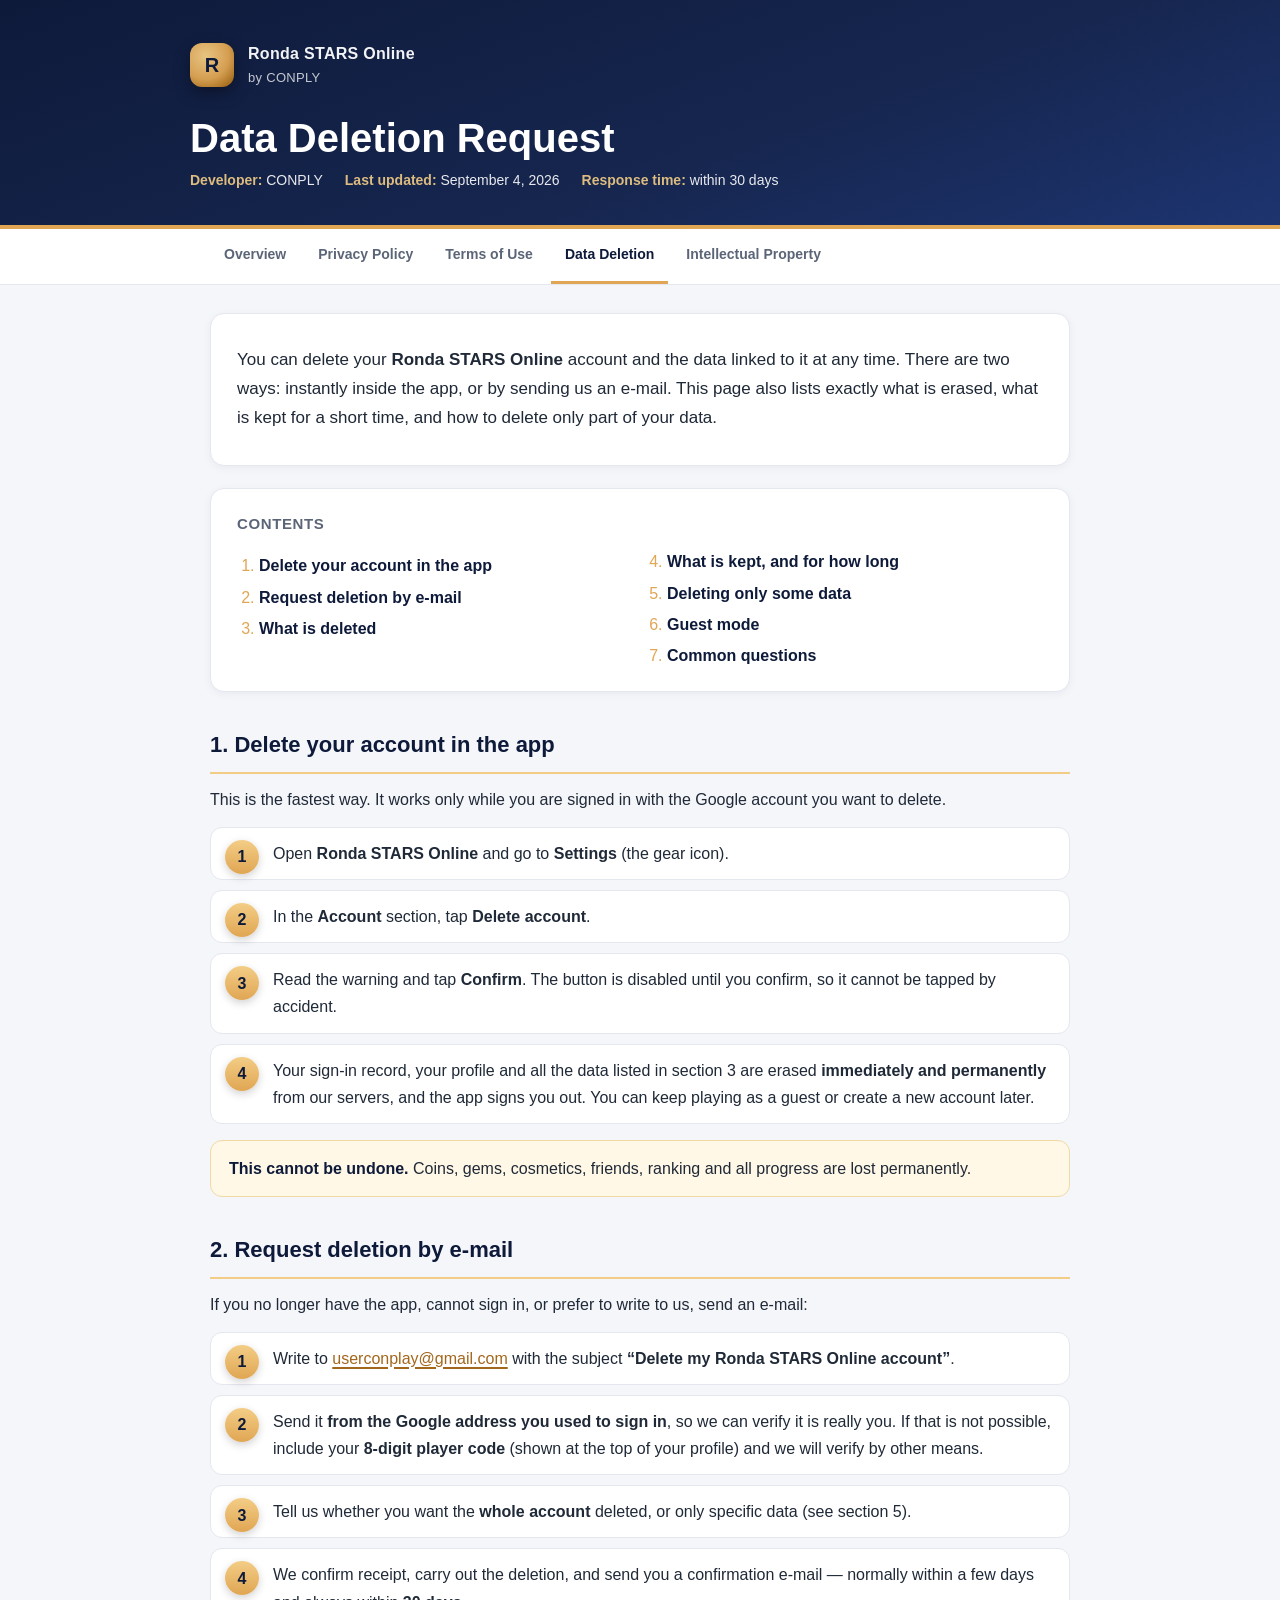
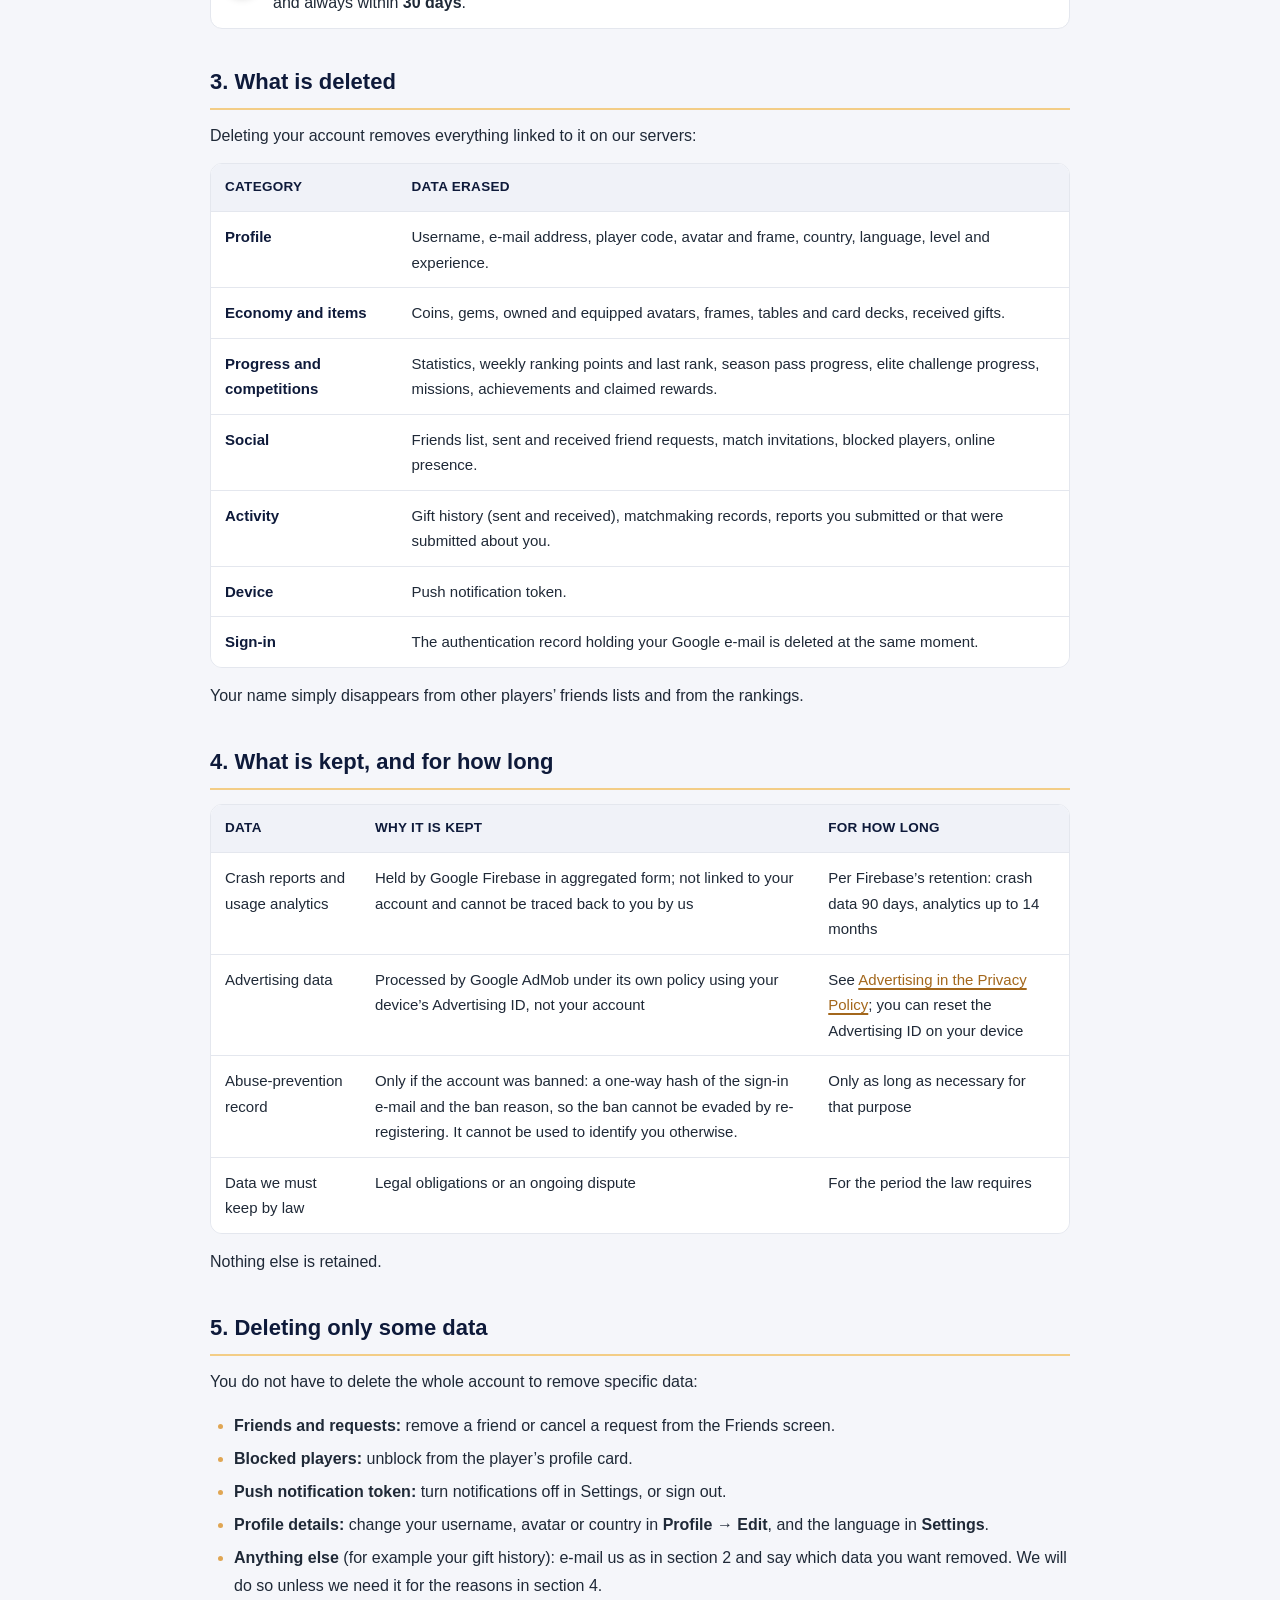
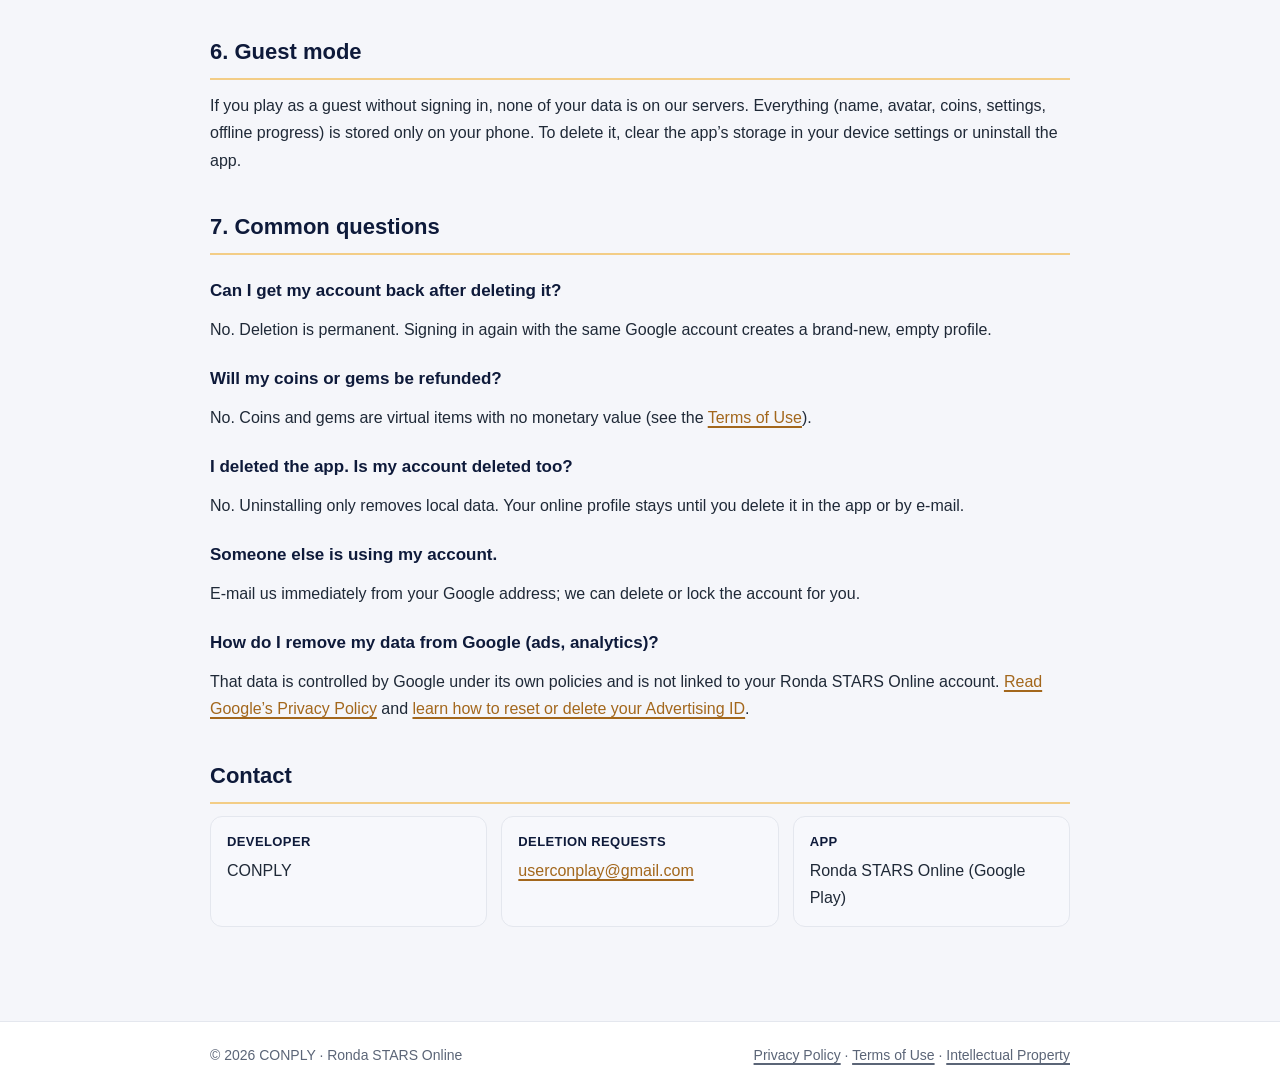
==== data-deletion.html @ 90c8225a "Add files via upload" ====
<!DOCTYPE html>
<html lang="en">
<head>
<meta charset="utf-8">
<meta name="viewport" content="width=device-width, initial-scale=1">
<title>Data Deletion Request — Ronda STARS Online</title>
<meta name="description" content="How to delete your Ronda STARS Online account and data, inside the app or by e-mail, and exactly what is erased or kept.">
<link rel="stylesheet" href="styles.css">
</head>
<body>

<header class="hero">
  <div class="wrap">
    <div class="brand">
      <div class="logo">R</div>
      <div>Ronda STARS Online<small>by CONPLY</small></div>
    </div>
    <h1>Data Deletion Request</h1>
    <div class="meta">
      <span><b>Developer:</b> CONPLY</span>
      <span><b>Last updated:</b> September 4, 2026</span>
      <span><b>Response time:</b> within 30 days</span>
    </div>
  </div>
</header>

<nav class="docnav" aria-label="Documents">
  <div class="wrap">
    <a href="index.html">Overview</a>
    <a href="privacy-policy.html">Privacy Policy</a>
    <a href="terms-of-use.html">Terms of Use</a>
    <a class="active" href="data-deletion.html">Data Deletion</a>
    <a href="intellectual-property.html">Intellectual Property</a>
  </div>
</nav>

<main>
  <div class="card">
    <p class="lead">You can delete your <strong>Ronda STARS Online</strong> account and the data linked to it at any time. There are two ways: instantly inside the app, or by sending us an e-mail. This page also lists exactly what is erased, what is kept for a short time, and how to delete only part of your data.</p>
  </div>

  <div class="card toc">
    <h2>Contents</h2>
    <ol>
      <li><a href="#in-app">Delete your account in the app</a></li>
      <li><a href="#email">Request deletion by e-mail</a></li>
      <li><a href="#deleted">What is deleted</a></li>
      <li><a href="#kept">What is kept, and for how long</a></li>
      <li><a href="#partial">Deleting only some data</a></li>
      <li><a href="#guest">Guest mode</a></li>
      <li><a href="#faq">Common questions</a></li>
    </ol>
  </div>

  <section id="in-app">
    <h2>1. Delete your account in the app</h2>
    <p>This is the fastest way. It works only while you are signed in with the Google account you want to delete.</p>
    <ol class="steps">
      <li>Open <strong>Ronda STARS Online</strong> and go to <strong>Settings</strong> (the gear icon).</li>
      <li>In the <strong>Account</strong> section, tap <strong>Delete account</strong>.</li>
      <li>Read the warning and tap <strong>Confirm</strong>. The button is disabled until you confirm, so it cannot be tapped by accident.</li>
      <li>Your sign-in record, your profile and all the data listed in section 3 are erased <strong>immediately and permanently</strong> from our servers, and the app signs you out. You can keep playing as a guest or create a new account later.</li>
    </ol>
    <div class="note"><b>This cannot be undone.</b> Coins, gems, cosmetics, friends, ranking and all progress are lost permanently.</div>
  </section>

  <section id="email">
    <h2>2. Request deletion by e-mail</h2>
    <p>If you no longer have the app, cannot sign in, or prefer to write to us, send an e-mail:</p>
    <ol class="steps">
      <li>Write to <a href="mailto:userconplay@gmail.com?subject=Delete%20my%20Ronda%20STARS%20Online%20account">userconplay@gmail.com</a> with the subject <strong>“Delete my Ronda STARS Online account”</strong>.</li>
      <li>Send it <strong>from the Google address you used to sign in</strong>, so we can verify it is really you. If that is not possible, include your <strong>8-digit player code</strong> (shown at the top of your profile) and we will verify by other means.</li>
      <li>Tell us whether you want the <strong>whole account</strong> deleted, or only specific data (see section 5).</li>
      <li>We confirm receipt, carry out the deletion, and send you a confirmation e-mail — normally within a few days and always within <strong>30 days</strong>.</li>
    </ol>
  </section>

  <section id="deleted">
    <h2>3. What is deleted</h2>
    <p>Deleting your account removes everything linked to it on our servers:</p>
    <div class="tablewrap">
      <table>
        <tr><th>Category</th><th>Data erased</th></tr>
        <tr><td><strong>Profile</strong></td><td>Username, e-mail address, player code, avatar and frame, country, language, level and experience.</td></tr>
        <tr><td><strong>Economy and items</strong></td><td>Coins, gems, owned and equipped avatars, frames, tables and card decks, received gifts.</td></tr>
        <tr><td><strong>Progress and competitions</strong></td><td>Statistics, weekly ranking points and last rank, season pass progress, elite challenge progress, missions, achievements and claimed rewards.</td></tr>
        <tr><td><strong>Social</strong></td><td>Friends list, sent and received friend requests, match invitations, blocked players, online presence.</td></tr>
        <tr><td><strong>Activity</strong></td><td>Gift history (sent and received), matchmaking records, reports you submitted or that were submitted about you.</td></tr>
        <tr><td><strong>Device</strong></td><td>Push notification token.</td></tr>
        <tr><td><strong>Sign-in</strong></td><td>The authentication record holding your Google e-mail is deleted at the same moment.</td></tr>
      </table>
    </div>
    <p>Your name simply disappears from other players’ friends lists and from the rankings.</p>
  </section>

  <section id="kept">
    <h2>4. What is kept, and for how long</h2>
    <div class="tablewrap">
      <table>
        <tr><th>Data</th><th>Why it is kept</th><th>For how long</th></tr>
        <tr><td>Crash reports and usage analytics</td><td>Held by Google Firebase in aggregated form; not linked to your account and cannot be traced back to you by us</td><td>Per Firebase’s retention: crash data 90 days, analytics up to 14 months</td></tr>
        <tr><td>Advertising data</td><td>Processed by Google AdMob under its own policy using your device’s Advertising ID, not your account</td><td>See <a href="privacy-policy.html#ads">Advertising in the Privacy Policy</a>; you can reset the Advertising ID on your device</td></tr>
        <tr><td>Abuse-prevention record</td><td>Only if the account was banned: a one-way hash of the sign-in e-mail and the ban reason, so the ban cannot be evaded by re-registering. It cannot be used to identify you otherwise.</td><td>Only as long as necessary for that purpose</td></tr>
        <tr><td>Data we must keep by law</td><td>Legal obligations or an ongoing dispute</td><td>For the period the law requires</td></tr>
      </table>
    </div>
    <p>Nothing else is retained.</p>
  </section>

  <section id="partial">
    <h2>5. Deleting only some data</h2>
    <p>You do not have to delete the whole account to remove specific data:</p>
    <ul>
      <li><strong>Friends and requests:</strong> remove a friend or cancel a request from the Friends screen.</li>
      <li><strong>Blocked players:</strong> unblock from the player’s profile card.</li>
      <li><strong>Push notification token:</strong> turn notifications off in Settings, or sign out.</li>
      <li><strong>Profile details:</strong> change your username, avatar or country in <strong>Profile → Edit</strong>, and the language in <strong>Settings</strong>.</li>
      <li><strong>Anything else</strong> (for example your gift history): e-mail us as in section 2 and say which data you want removed. We will do so unless we need it for the reasons in section 4.</li>
    </ul>
  </section>

  <section id="guest">
    <h2>6. Guest mode</h2>
    <p>If you play as a guest without signing in, none of your data is on our servers. Everything (name, avatar, coins, settings, offline progress) is stored only on your phone. To delete it, clear the app’s storage in your device settings or uninstall the app.</p>
  </section>

  <section id="faq">
    <h2>7. Common questions</h2>
    <h3>Can I get my account back after deleting it?</h3>
    <p>No. Deletion is permanent. Signing in again with the same Google account creates a brand-new, empty profile.</p>
    <h3>Will my coins or gems be refunded?</h3>
    <p>No. Coins and gems are virtual items with no monetary value (see the <a href="terms-of-use.html#virtual">Terms of Use</a>).</p>
    <h3>I deleted the app. Is my account deleted too?</h3>
    <p>No. Uninstalling only removes local data. Your online profile stays until you delete it in the app or by e-mail.</p>
    <h3>Someone else is using my account.</h3>
    <p>E-mail us immediately from your Google address; we can delete or lock the account for you.</p>
    <h3>How do I remove my data from Google (ads, analytics)?</h3>
    <p>That data is controlled by Google under its own policies and is not linked to your Ronda STARS Online account. <a href="https://policies.google.com/privacy" target="_blank" rel="noopener">Read Google’s Privacy Policy</a> and <a href="https://support.google.com/ads/answer/2662922" target="_blank" rel="noopener">learn how to reset or delete your Advertising ID</a>.</p>
  </section>

  <section id="contact">
    <h2>Contact</h2>
    <div class="contact">
      <div class="item"><b>Developer</b>CONPLY</div>
      <div class="item"><b>Deletion requests</b><a href="mailto:userconplay@gmail.com">userconplay@gmail.com</a></div>
      <div class="item"><b>App</b>Ronda STARS Online (Google Play)</div>
    </div>
  </section>
</main>

<footer>
  <div class="wrap">
    <span>© 2026 CONPLY · Ronda STARS Online</span>
    <span><a href="privacy-policy.html">Privacy Policy</a> · <a href="terms-of-use.html">Terms of Use</a> · <a href="intellectual-property.html">Intellectual Property</a></span>
  </div>
</footer>

</body>
</html>
---- styles.css ----
/* Ronda STARS Online — legal pages (CONPLY)
   One stylesheet shared by every policy page. Self-contained: no fonts
   or assets are fetched from anywhere. */

:root {
  --navy: #0e1a3a;
  --navy-2: #16264f;
  --gold: #e0a653;
  --gold-2: #f3cd86;
  --ink: #1f2937;
  --muted: #5b6577;
  --line: #e4e7ee;
  --bg: #f5f6fa;
  --card: #ffffff;
  --note: #fff8e6;
  --note-line: #f0d9a3;
  --ok: #e8f7ee;
  --ok-line: #b7e3c7;
  --radius: 14px;
  --max: 900px;
}

* { box-sizing: border-box; }
html { -webkit-text-size-adjust: 100%; scroll-behavior: smooth; }
body {
  margin: 0;
  font-family: "Segoe UI", Roboto, "Helvetica Neue", Arial, sans-serif;
  font-size: 16px;
  line-height: 1.7;
  color: var(--ink);
  background: var(--bg);
}
a { color: #a3671c; text-decoration: underline; text-underline-offset: 3px; text-decoration-thickness: 1.5px; }
a:hover { color: var(--navy); }

/* ── Header band ─────────────────────────────────────────────── */
.hero {
  background: linear-gradient(160deg, var(--navy) 0%, var(--navy-2) 60%, #1d3470 100%);
  color: #fff;
  padding: 40px 20px 32px;
  border-bottom: 4px solid var(--gold);
}
.hero .wrap { max-width: var(--max); margin: 0 auto; }
.brand {
  display: flex; align-items: center; gap: 14px;
  font-weight: 700; letter-spacing: .3px; opacity: .95;
}
.brand .logo {
  width: 44px; height: 44px; border-radius: 12px;
  background: radial-gradient(circle at 35% 30%, var(--gold-2), var(--gold) 55%, #9a5e05 100%);
  display: grid; place-items: center; color: var(--navy); font-weight: 900; font-size: 20px;
  box-shadow: 0 6px 16px rgba(0,0,0,.35);
}
.brand small { display: block; font-weight: 500; opacity: .8; font-size: 13px; }
.hero h1 { margin: 26px 0 8px; font-size: clamp(28px, 4.6vw, 40px); line-height: 1.15; }
.hero .meta { display: flex; flex-wrap: wrap; gap: 10px 22px; font-size: 14px; opacity: .9; }
.hero .meta span b { color: var(--gold-2); font-weight: 600; }

/* ── Document nav ────────────────────────────────────────────── */
.docnav { background: #fff; border-bottom: 1px solid var(--line); }
.docnav .wrap {
  max-width: var(--max); margin: 0 auto; padding: 0 20px;
  display: flex; gap: 4px; overflow-x: auto;
}
.docnav a {
  padding: 14px 14px; text-decoration: none; color: var(--muted); font-weight: 600; font-size: 14px;
  border-bottom: 3px solid transparent; white-space: nowrap;
}
.docnav a:hover { color: var(--navy); }
.docnav a.active { color: var(--navy); border-bottom-color: var(--gold); }

/* ── Main ────────────────────────────────────────────────────── */
main { max-width: var(--max); margin: 0 auto; padding: 28px 20px 60px; }
.card {
  background: var(--card); border: 1px solid var(--line); border-radius: var(--radius);
  padding: 22px 26px; margin: 0 0 22px; box-shadow: 0 2px 10px rgba(14,26,58,.05);
}
.lead { font-size: 17px; color: var(--ink); }
.toc h2 { margin-top: 0; font-size: 15px; letter-spacing: .6px; text-transform: uppercase; color: var(--muted); }
.toc ol { margin: 0; padding-left: 22px; columns: 2; column-gap: 32px; }
.toc li { break-inside: avoid; margin: 4px 0; }
.toc a { text-decoration: none; color: var(--navy); font-weight: 600; }
.toc a:hover { text-decoration: underline; }

section { margin: 34px 0; scroll-margin-top: 18px; }
section h2 {
  font-size: 22px; margin: 0 0 12px; padding-bottom: 8px;
  border-bottom: 2px solid var(--gold-2); color: var(--navy);
}
section h3 { font-size: 17px; margin: 22px 0 8px; color: var(--navy); }
p { margin: 10px 0; }
ul, ol { padding-left: 24px; }
li { margin: 6px 0; }
li::marker { color: var(--gold); }

/* ── Tables ──────────────────────────────────────────────────── */
.tablewrap { overflow-x: auto; border: 1px solid var(--line); border-radius: 12px; margin: 14px 0; }
table { border-collapse: collapse; width: 100%; min-width: 620px; font-size: 15px; background: #fff; }
th, td { text-align: left; vertical-align: top; padding: 12px 14px; border-bottom: 1px solid var(--line); }
th { background: #f0f2f8; color: var(--navy); font-weight: 700; font-size: 13.5px; letter-spacing: .3px; text-transform: uppercase; }
tr:last-child td { border-bottom: 0; }
td strong { color: var(--navy); }

/* ── Callouts ────────────────────────────────────────────────── */
.note, .ok {
  border-radius: 12px; padding: 14px 18px; margin: 16px 0; border: 1px solid;
}
.note { background: var(--note); border-color: var(--note-line); }
.ok { background: var(--ok); border-color: var(--ok-line); }
.note b, .ok b { color: var(--navy); }
.tag {
  display: inline-block; font-size: 12px; font-weight: 700; letter-spacing: .4px; text-transform: uppercase;
  padding: 2px 9px; border-radius: 999px; background: var(--gold-2); color: #5a3a00; vertical-align: middle;
}
.todo {
  background: #fff3cd; border: 1px dashed #d9a400; color: #5a3a00; padding: 1px 6px; border-radius: 6px;
  font-weight: 700;
}

/* ── Steps (deletion page) ───────────────────────────────────── */
.steps { counter-reset: step; list-style: none; padding: 0; margin: 14px 0; }
.steps li {
  position: relative; padding: 12px 14px 12px 62px; margin: 10px 0;
  background: #fff; border: 1px solid var(--line); border-radius: 12px;
}
.steps li::before {
  counter-increment: step; content: counter(step);
  position: absolute; left: 14px; top: 12px; width: 34px; height: 34px; border-radius: 50%;
  background: linear-gradient(180deg, var(--gold-2), var(--gold)); color: var(--navy);
  font-weight: 900; display: grid; place-items: center; box-shadow: 0 3px 8px rgba(0,0,0,.18);
}

/* ── Contact block ───────────────────────────────────────────── */
.contact {
  display: grid; grid-template-columns: repeat(auto-fit, minmax(220px, 1fr)); gap: 14px;
}
.contact .item { background: #f7f8fc; border: 1px solid var(--line); border-radius: 12px; padding: 14px 16px; }
.contact .item b { display: block; color: var(--navy); margin-bottom: 4px; font-size: 13px; text-transform: uppercase; letter-spacing: .4px; }

/* ── Index page cards ────────────────────────────────────────── */
.grid { display: grid; grid-template-columns: repeat(auto-fit, minmax(240px, 1fr)); gap: 16px; }
.doc {
  display: block; text-decoration: none; color: var(--ink);
  background: var(--card); border: 1px solid var(--line); border-radius: var(--radius); padding: 22px;
  box-shadow: 0 2px 10px rgba(14,26,58,.05); transition: transform .15s, box-shadow .15s, border-color .15s;
}
.doc:hover { transform: translateY(-2px); box-shadow: 0 8px 22px rgba(14,26,58,.10); border-color: var(--gold-2); color: var(--ink); }
.doc .icon {
  width: 46px; height: 46px; border-radius: 12px; display: grid; place-items: center; font-size: 22px;
  background: linear-gradient(180deg, #eef1fa, #e1e6f5); color: var(--navy); margin-bottom: 12px;
}
.doc h3 { margin: 0 0 6px; color: var(--navy); font-size: 18px; }
.doc p { margin: 0; color: var(--muted); font-size: 14.5px; }
.doc .go { display: inline-block; margin-top: 12px; font-weight: 700; color: #a3671c; }

/* ── Footer ──────────────────────────────────────────────────── */
footer { border-top: 1px solid var(--line); background: #fff; }
footer .wrap {
  max-width: var(--max); margin: 0 auto; padding: 22px 20px;
  display: flex; flex-wrap: wrap; gap: 8px 24px; justify-content: space-between; font-size: 14px; color: var(--muted);
}
footer a { color: var(--muted); }

/* ── Small screens ───────────────────────────────────────────── */
@media (max-width: 640px) {
  .card { padding: 18px; }
  .toc ol { columns: 1; }
  .hero { padding: 28px 16px 24px; }
  main { padding: 20px 16px 48px; }
}

/* ── Print ───────────────────────────────────────────────────── */
@media print {
  .docnav, footer .print-hide { display: none; }
  body { background: #fff; }
  .hero { background: var(--navy) !important; -webkit-print-color-adjust: exact; print-color-adjust: exact; }
  .card { box-shadow: none; }
  a { color: inherit; }
}
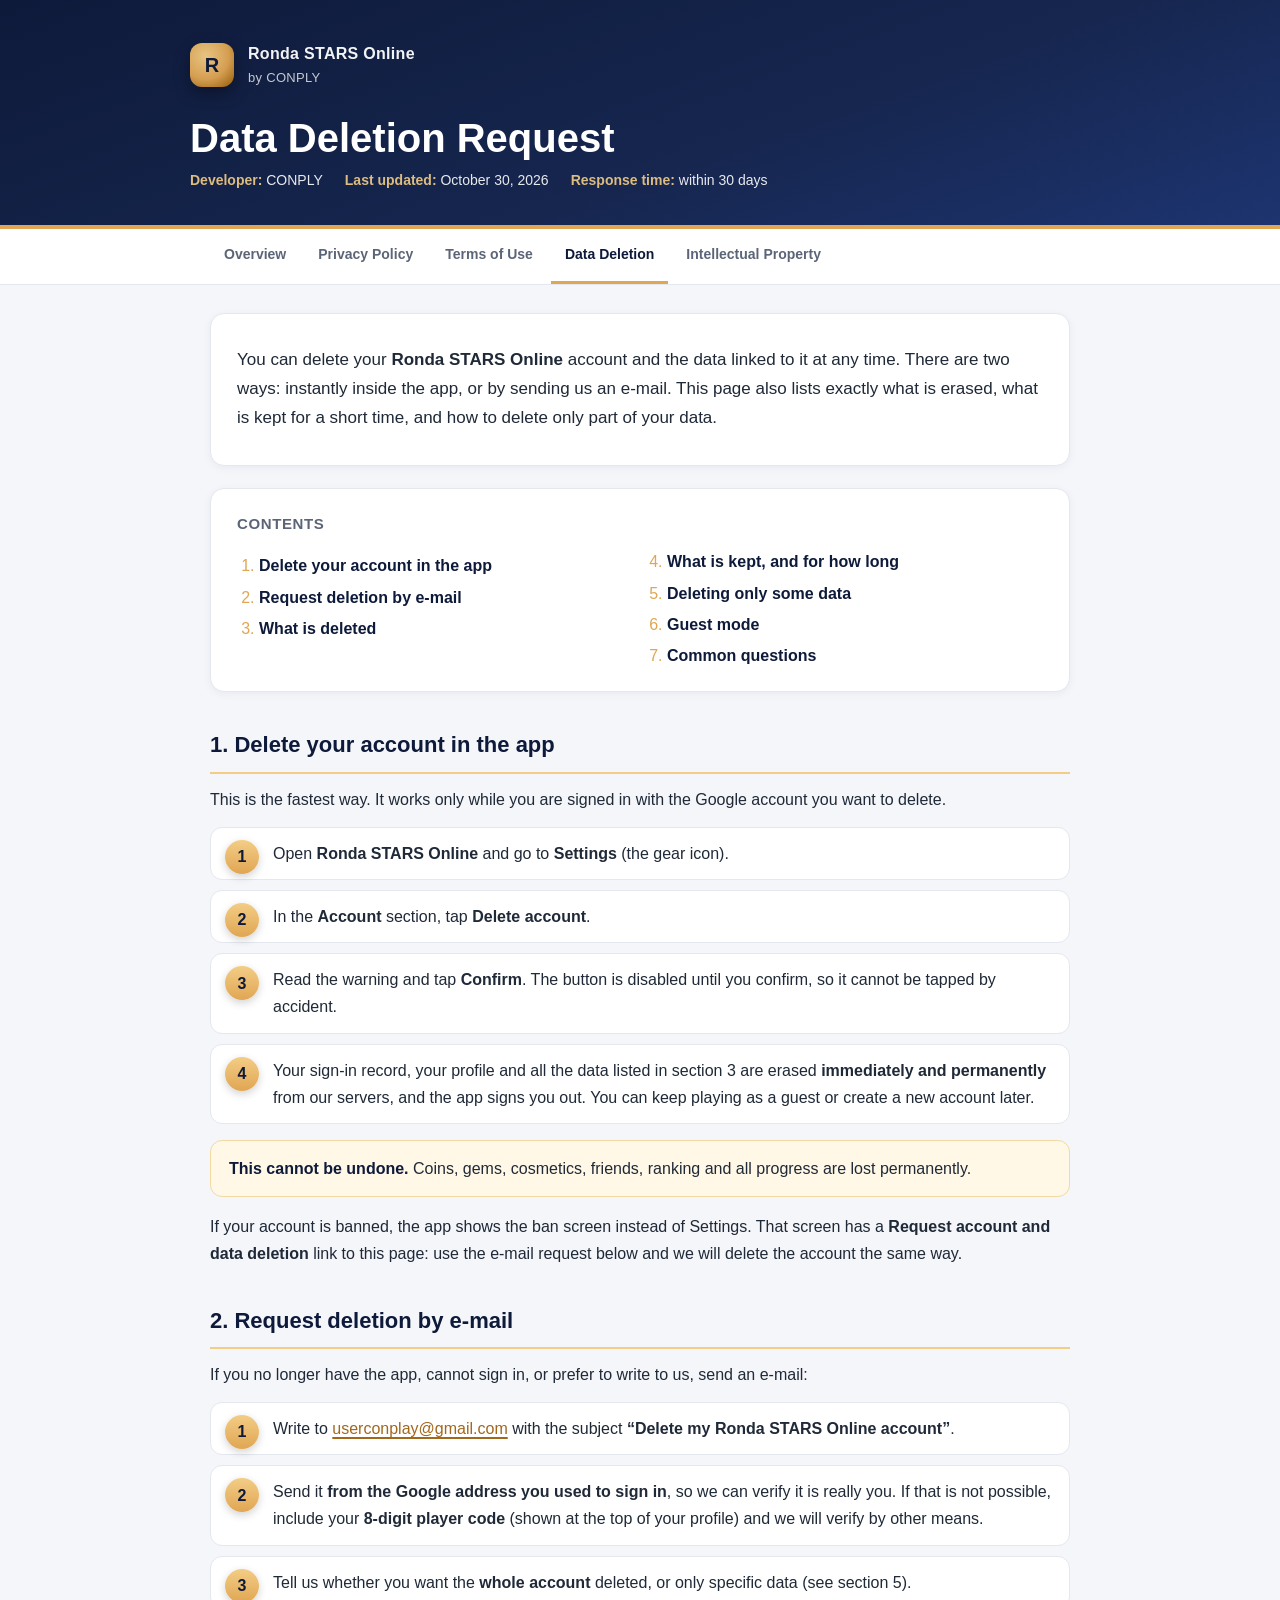
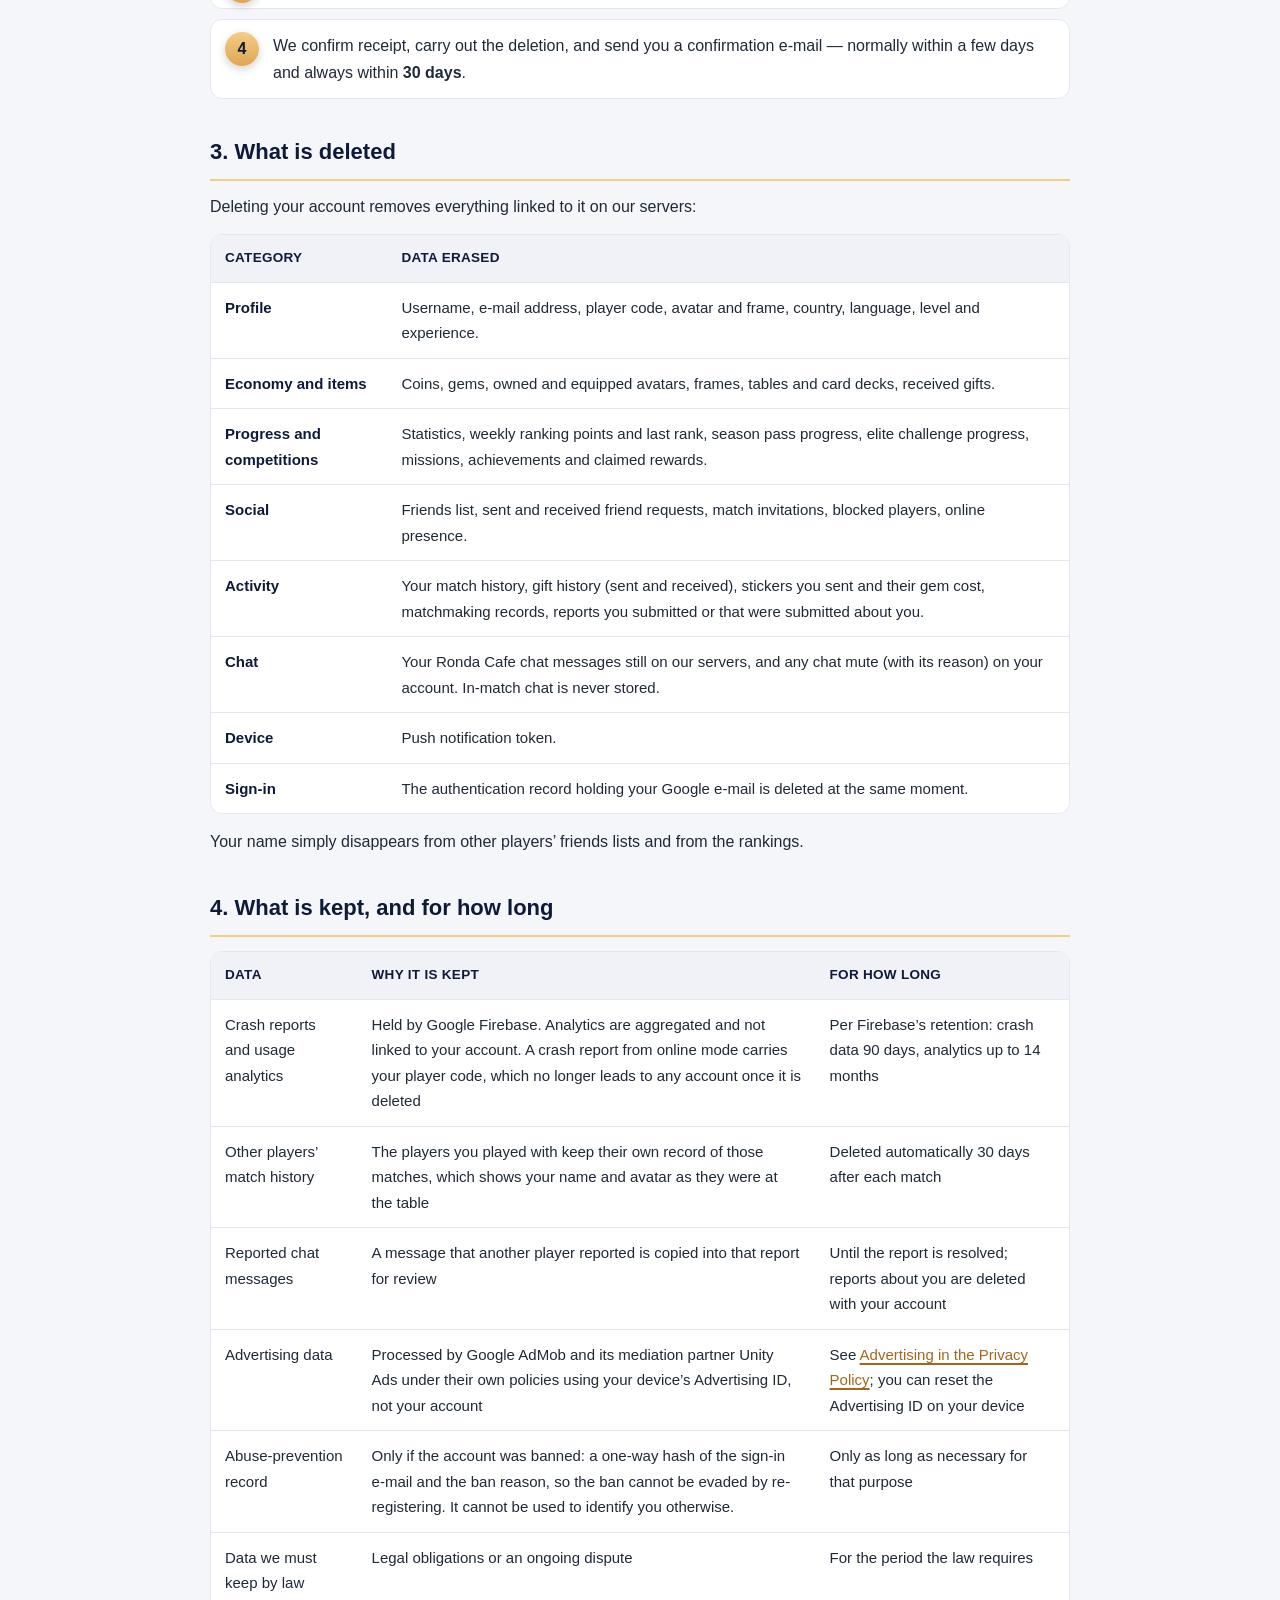
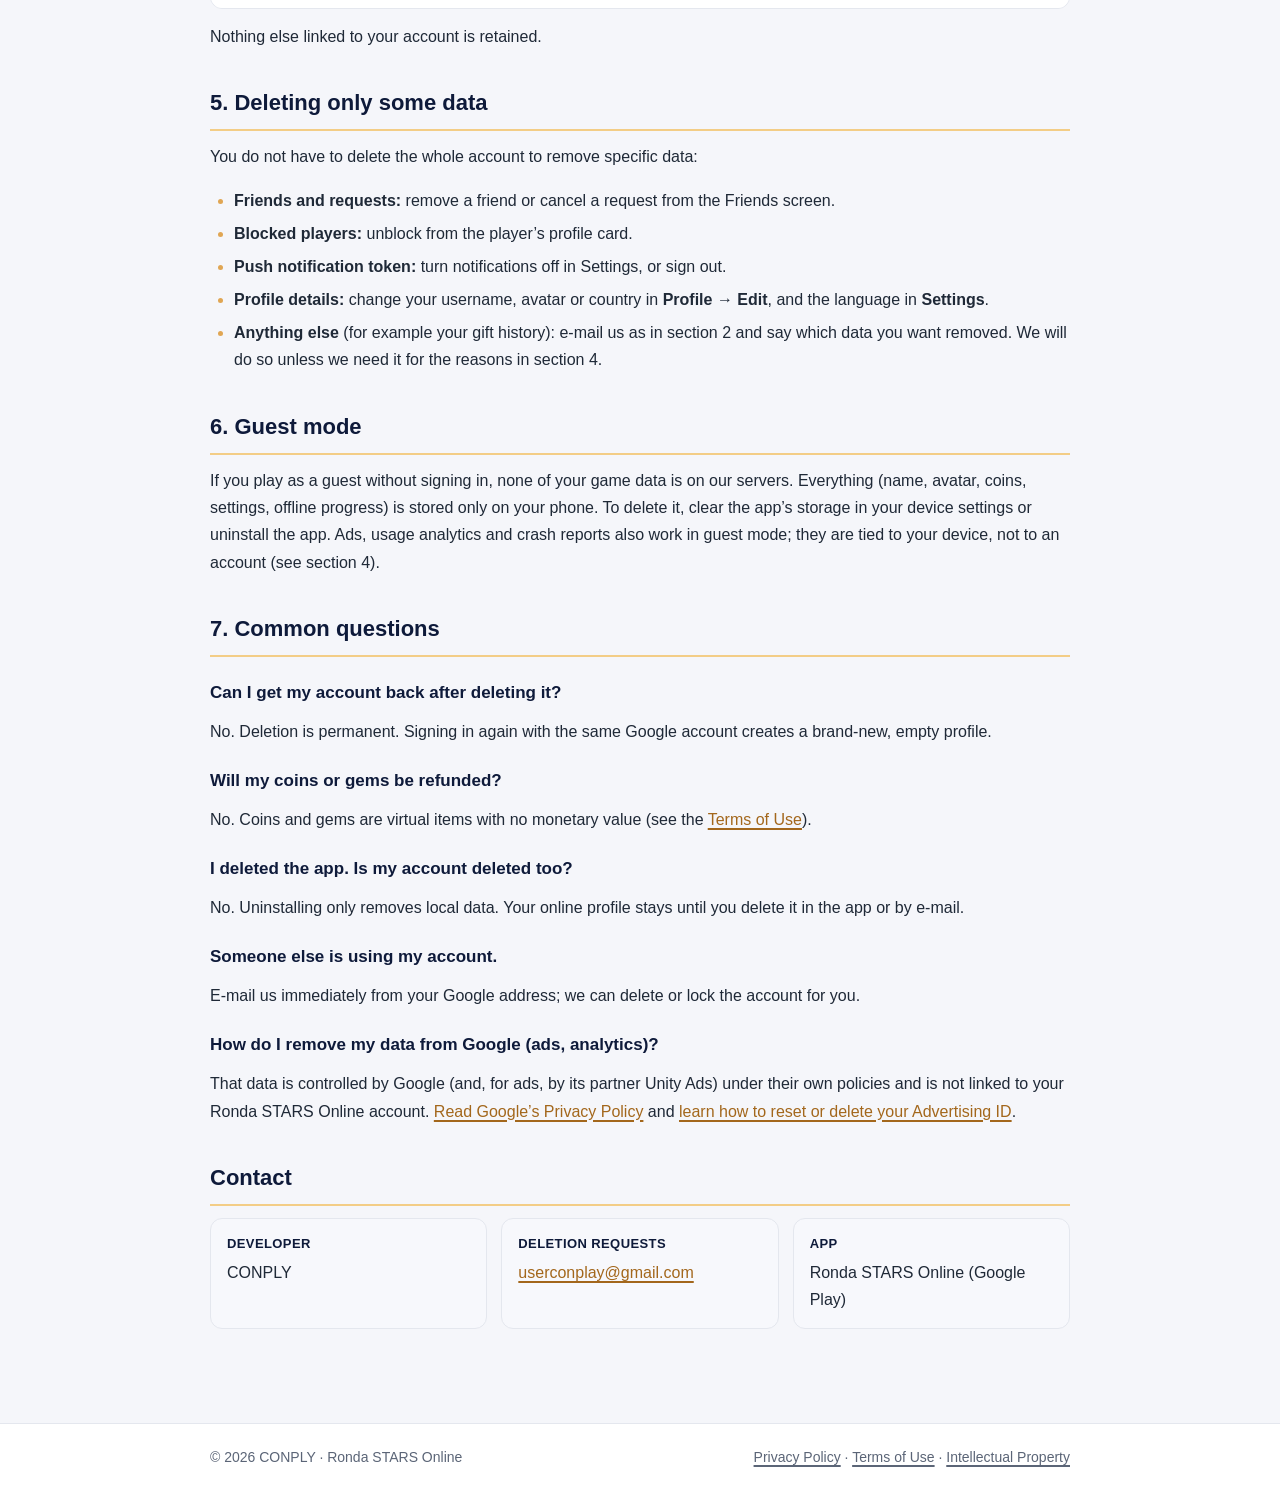
==== commit 1641e1cf: "Legal pages, October 30, 2026: Unity Ads (AdMob mediation), Play Games Services, Cairo font (OFL), m" ====
--- a/data-deletion.html
+++ b/data-deletion.html
@@ -18,7 +18,7 @@
     <h1>Data Deletion Request</h1>
     <div class="meta">
       <span><b>Developer:</b> CONPLY</span>
-      <span><b>Last updated:</b> September 4, 2026</span>
+      <span><b>Last updated:</b> October 30, 2026</span>
       <span><b>Response time:</b> within 30 days</span>
     </div>
   </div>
@@ -62,6 +62,7 @@
       <li>Your sign-in record, your profile and all the data listed in section 3 are erased <strong>immediately and permanently</strong> from our servers, and the app signs you out. You can keep playing as a guest or create a new account later.</li>
     </ol>
     <div class="note"><b>This cannot be undone.</b> Coins, gems, cosmetics, friends, ranking and all progress are lost permanently.</div>
+    <p>If your account is banned, the app shows the ban screen instead of Settings. That screen has a <strong>Request account and data deletion</strong> link to this page: use the e-mail request below and we will delete the account the same way.</p>
   </section>
 
   <section id="email">
@@ -85,7 +86,8 @@
         <tr><td><strong>Economy and items</strong></td><td>Coins, gems, owned and equipped avatars, frames, tables and card decks, received gifts.</td></tr>
         <tr><td><strong>Progress and competitions</strong></td><td>Statistics, weekly ranking points and last rank, season pass progress, elite challenge progress, missions, achievements and claimed rewards.</td></tr>
         <tr><td><strong>Social</strong></td><td>Friends list, sent and received friend requests, match invitations, blocked players, online presence.</td></tr>
-        <tr><td><strong>Activity</strong></td><td>Gift history (sent and received), matchmaking records, reports you submitted or that were submitted about you.</td></tr>
+        <tr><td><strong>Activity</strong></td><td>Your match history, gift history (sent and received), stickers you sent and their gem cost, matchmaking records, reports you submitted or that were submitted about you.</td></tr>
+        <tr><td><strong>Chat</strong></td><td>Your Ronda Cafe chat messages still on our servers, and any chat mute (with its reason) on your account. In-match chat is never stored.</td></tr>
         <tr><td><strong>Device</strong></td><td>Push notification token.</td></tr>
         <tr><td><strong>Sign-in</strong></td><td>The authentication record holding your Google e-mail is deleted at the same moment.</td></tr>
       </table>
@@ -98,13 +100,15 @@
     <div class="tablewrap">
       <table>
         <tr><th>Data</th><th>Why it is kept</th><th>For how long</th></tr>
-        <tr><td>Crash reports and usage analytics</td><td>Held by Google Firebase in aggregated form; not linked to your account and cannot be traced back to you by us</td><td>Per Firebase’s retention: crash data 90 days, analytics up to 14 months</td></tr>
-        <tr><td>Advertising data</td><td>Processed by Google AdMob under its own policy using your device’s Advertising ID, not your account</td><td>See <a href="privacy-policy.html#ads">Advertising in the Privacy Policy</a>; you can reset the Advertising ID on your device</td></tr>
+        <tr><td>Crash reports and usage analytics</td><td>Held by Google Firebase. Analytics are aggregated and not linked to your account. A crash report from online mode carries your player code, which no longer leads to any account once it is deleted</td><td>Per Firebase’s retention: crash data 90 days, analytics up to 14 months</td></tr>
+        <tr><td>Other players’ match history</td><td>The players you played with keep their own record of those matches, which shows your name and avatar as they were at the table</td><td>Deleted automatically 30 days after each match</td></tr>
+        <tr><td>Reported chat messages</td><td>A message that another player reported is copied into that report for review</td><td>Until the report is resolved; reports about you are deleted with your account</td></tr>
+        <tr><td>Advertising data</td><td>Processed by Google AdMob and its mediation partner Unity Ads under their own policies using your device’s Advertising ID, not your account</td><td>See <a href="privacy-policy.html#ads">Advertising in the Privacy Policy</a>; you can reset the Advertising ID on your device</td></tr>
         <tr><td>Abuse-prevention record</td><td>Only if the account was banned: a one-way hash of the sign-in e-mail and the ban reason, so the ban cannot be evaded by re-registering. It cannot be used to identify you otherwise.</td><td>Only as long as necessary for that purpose</td></tr>
         <tr><td>Data we must keep by law</td><td>Legal obligations or an ongoing dispute</td><td>For the period the law requires</td></tr>
       </table>
     </div>
-    <p>Nothing else is retained.</p>
+    <p>Nothing else linked to your account is retained.</p>
   </section>
 
   <section id="partial">
@@ -121,7 +125,7 @@
 
   <section id="guest">
     <h2>6. Guest mode</h2>
-    <p>If you play as a guest without signing in, none of your data is on our servers. Everything (name, avatar, coins, settings, offline progress) is stored only on your phone. To delete it, clear the app’s storage in your device settings or uninstall the app.</p>
+    <p>If you play as a guest without signing in, none of your game data is on our servers. Everything (name, avatar, coins, settings, offline progress) is stored only on your phone. To delete it, clear the app’s storage in your device settings or uninstall the app. Ads, usage analytics and crash reports also work in guest mode; they are tied to your device, not to an account (see section 4).</p>
   </section>
 
   <section id="faq">
@@ -135,7 +139,7 @@
     <h3>Someone else is using my account.</h3>
     <p>E-mail us immediately from your Google address; we can delete or lock the account for you.</p>
     <h3>How do I remove my data from Google (ads, analytics)?</h3>
-    <p>That data is controlled by Google under its own policies and is not linked to your Ronda STARS Online account. <a href="https://policies.google.com/privacy" target="_blank" rel="noopener">Read Google’s Privacy Policy</a> and <a href="https://support.google.com/ads/answer/2662922" target="_blank" rel="noopener">learn how to reset or delete your Advertising ID</a>.</p>
+    <p>That data is controlled by Google (and, for ads, by its partner Unity Ads) under their own policies and is not linked to your Ronda STARS Online account. <a href="https://policies.google.com/privacy" target="_blank" rel="noopener">Read Google’s Privacy Policy</a> and <a href="https://support.google.com/ads/answer/2662922" target="_blank" rel="noopener">learn how to reset or delete your Advertising ID</a>.</p>
   </section>
 
   <section id="contact">
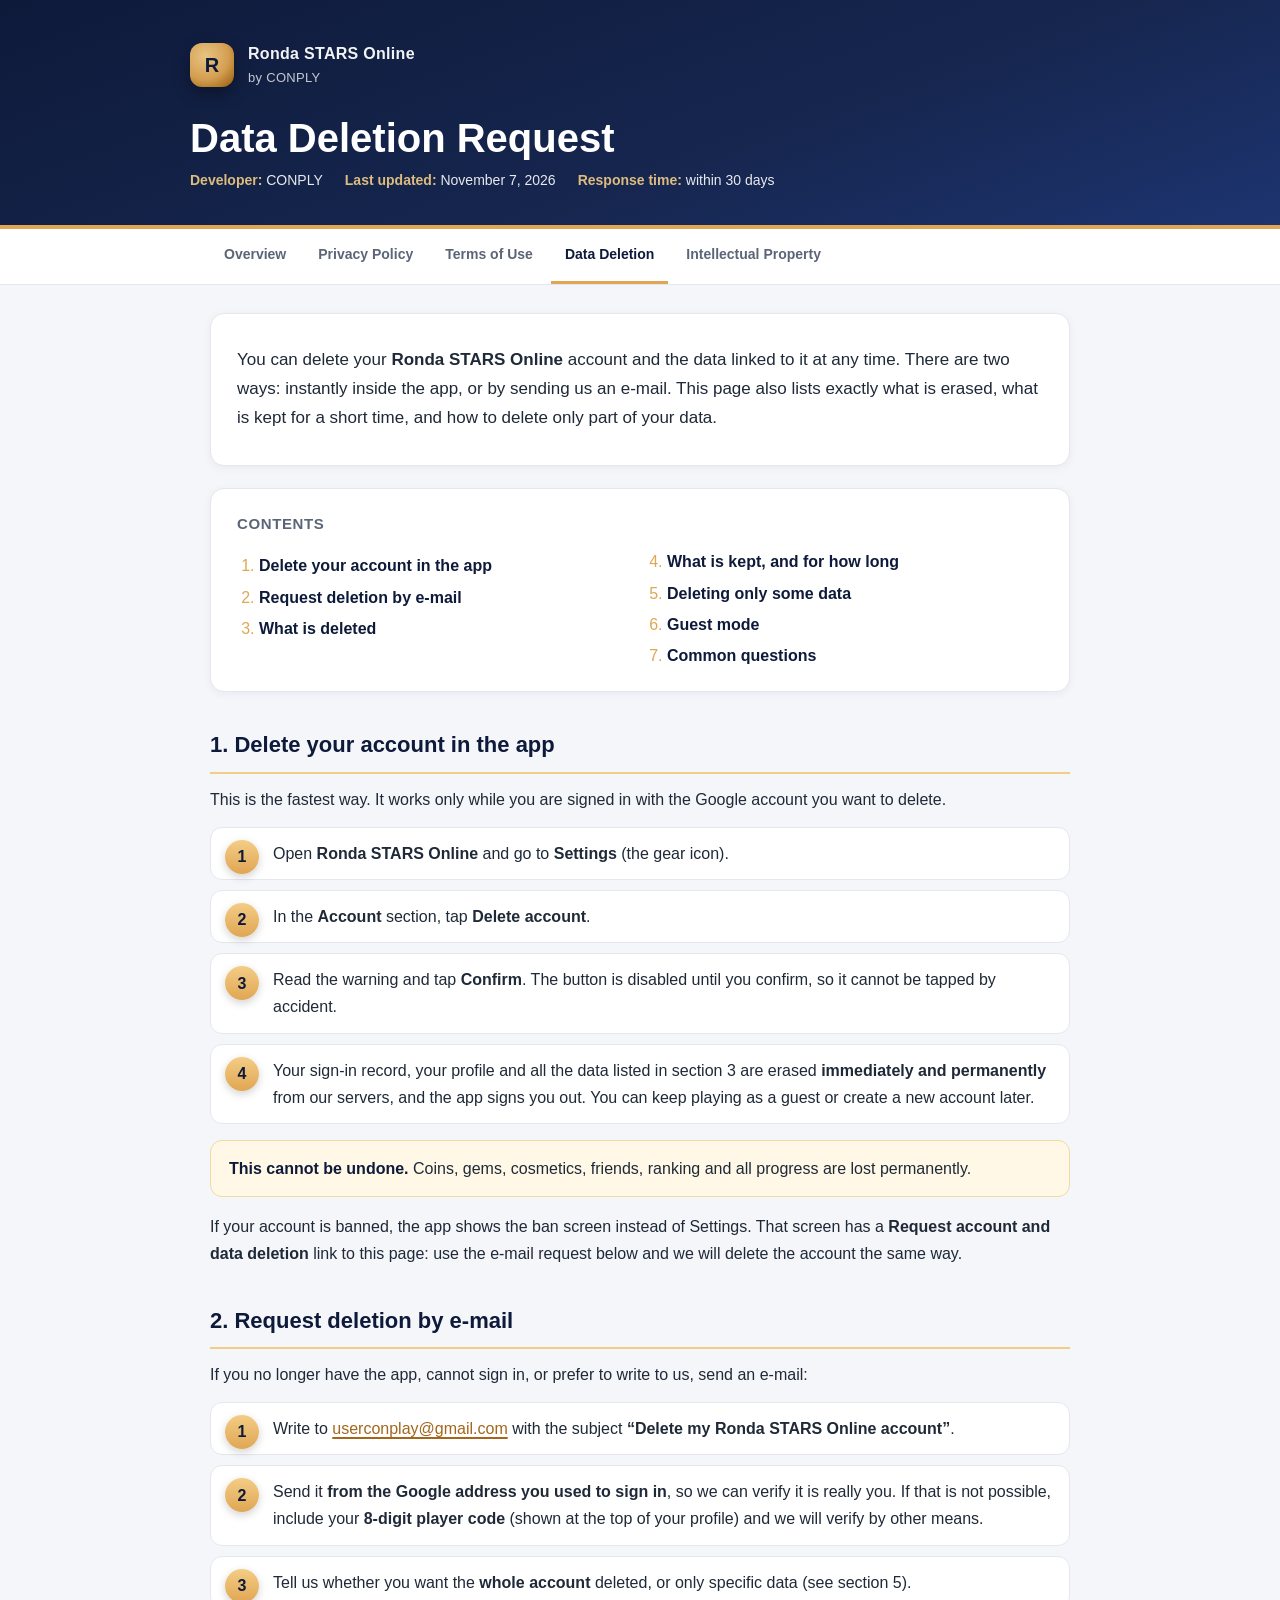
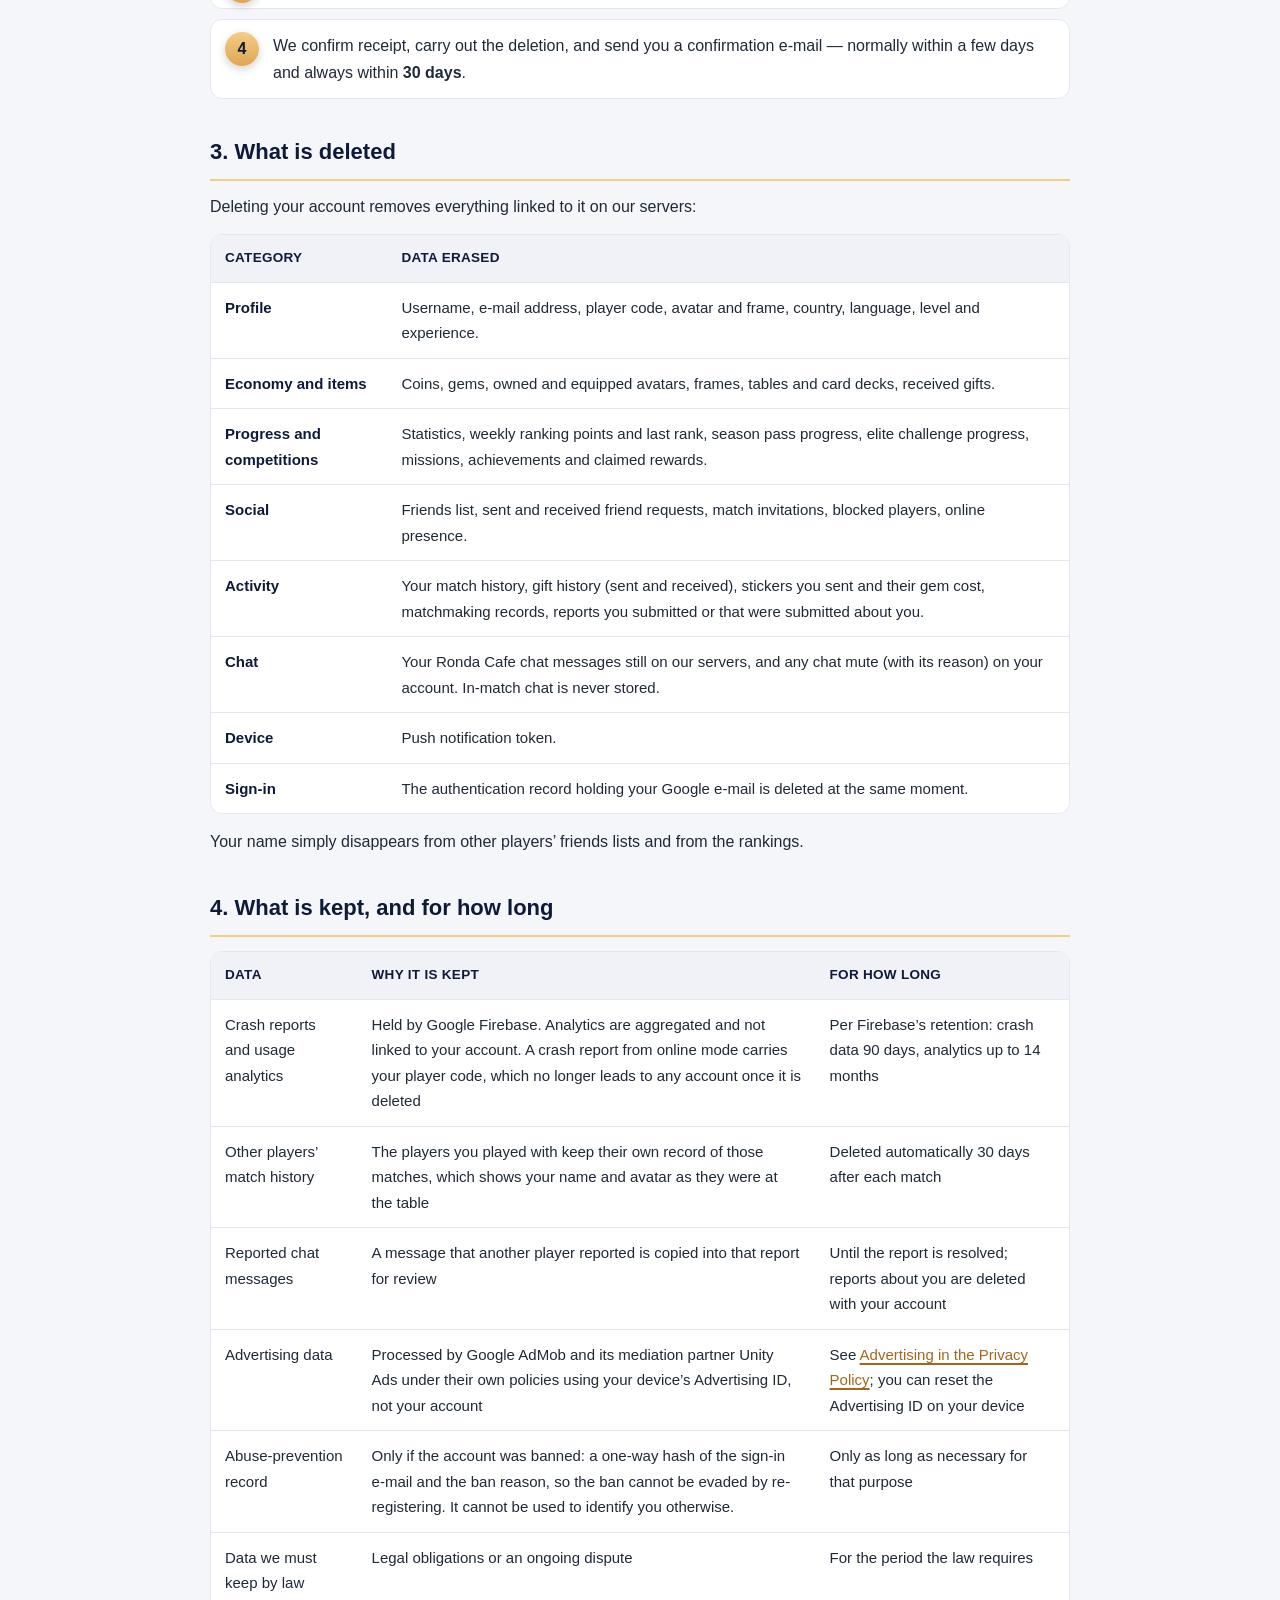
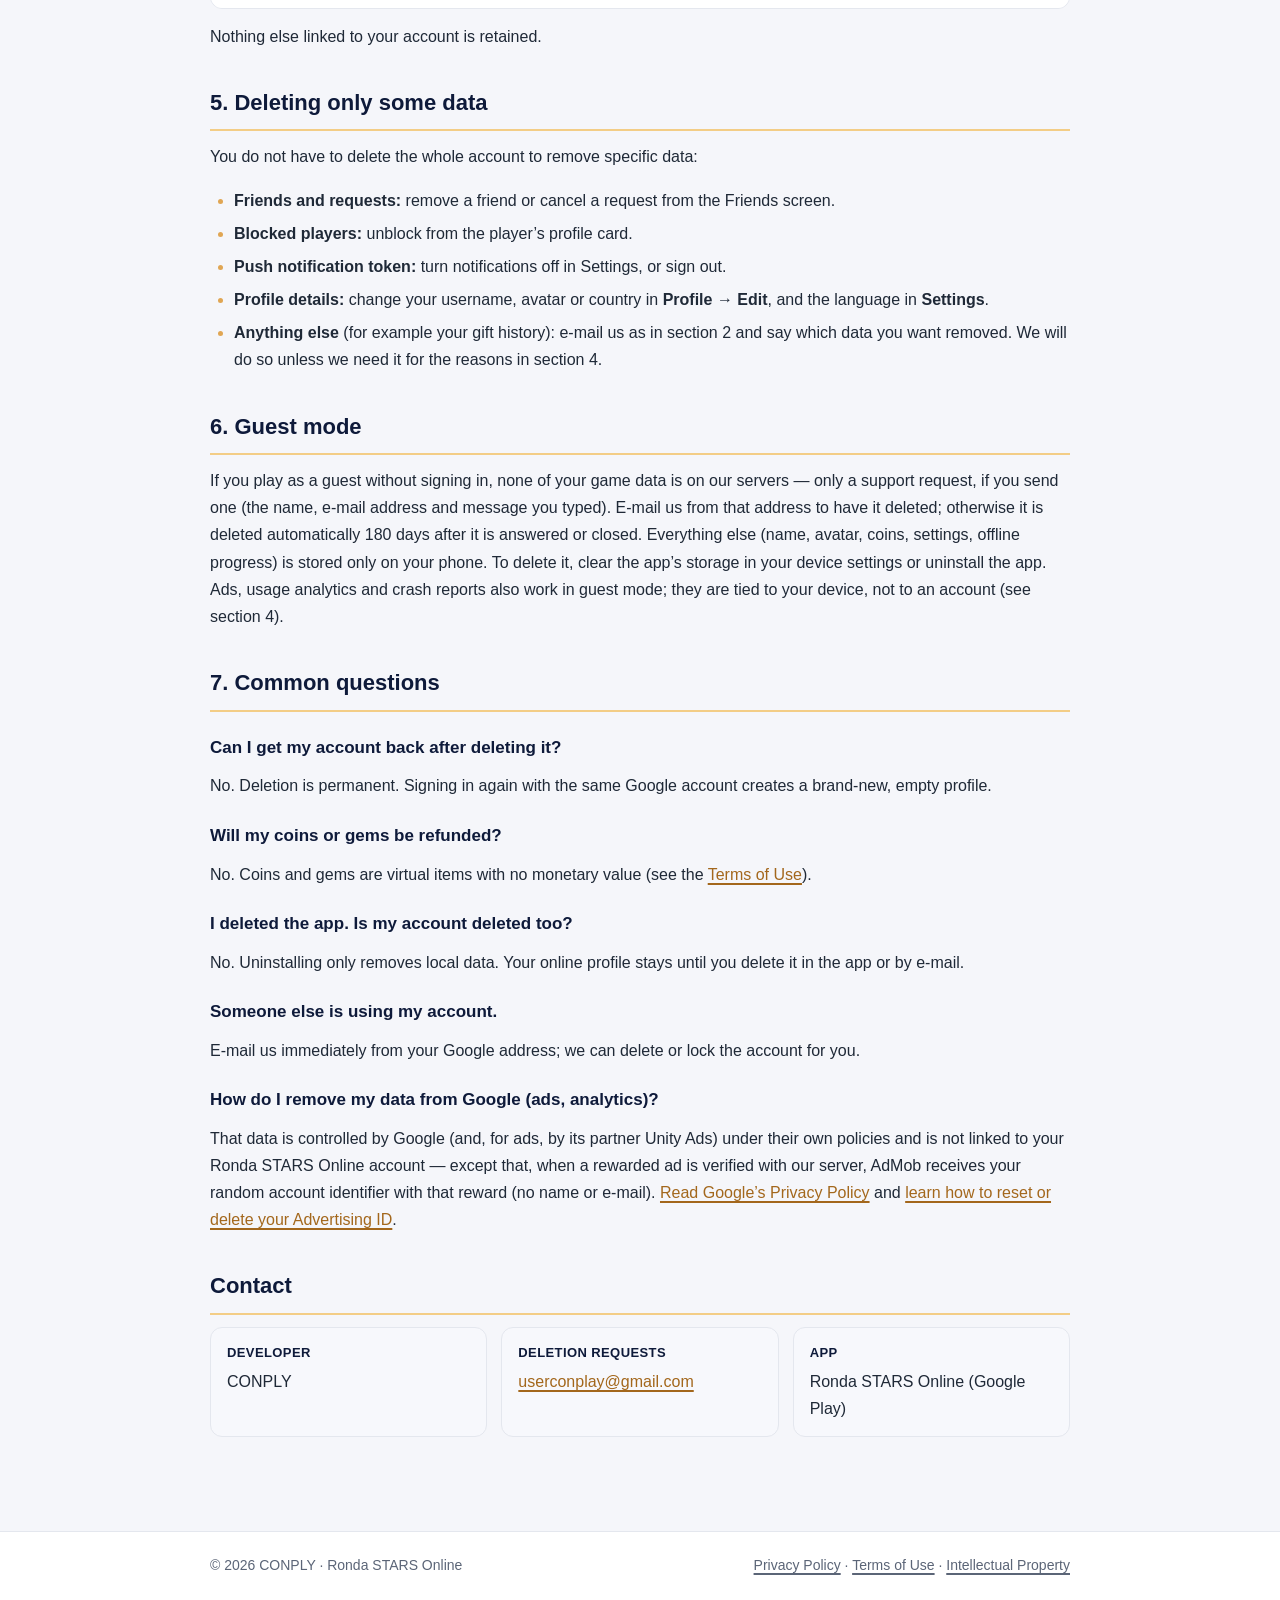
==== commit ef7e3029: "Privacy + data deletion: support requests, rewarded-ad verification, watching, last seen, search ban" ====
--- a/data-deletion.html
+++ b/data-deletion.html
@@ -18,7 +18,7 @@
     <h1>Data Deletion Request</h1>
     <div class="meta">
       <span><b>Developer:</b> CONPLY</span>
-      <span><b>Last updated:</b> October 30, 2026</span>
+      <span><b>Last updated:</b> November 7, 2026</span>
       <span><b>Response time:</b> within 30 days</span>
     </div>
   </div>
@@ -125,7 +125,7 @@
 
   <section id="guest">
     <h2>6. Guest mode</h2>
-    <p>If you play as a guest without signing in, none of your game data is on our servers. Everything (name, avatar, coins, settings, offline progress) is stored only on your phone. To delete it, clear the app’s storage in your device settings or uninstall the app. Ads, usage analytics and crash reports also work in guest mode; they are tied to your device, not to an account (see section 4).</p>
+    <p>If you play as a guest without signing in, none of your game data is on our servers — only a support request, if you send one (the name, e-mail address and message you typed). E-mail us from that address to have it deleted; otherwise it is deleted automatically 180 days after it is answered or closed. Everything else (name, avatar, coins, settings, offline progress) is stored only on your phone. To delete it, clear the app’s storage in your device settings or uninstall the app. Ads, usage analytics and crash reports also work in guest mode; they are tied to your device, not to an account (see section 4).</p>
   </section>
 
   <section id="faq">
@@ -139,7 +139,7 @@
     <h3>Someone else is using my account.</h3>
     <p>E-mail us immediately from your Google address; we can delete or lock the account for you.</p>
     <h3>How do I remove my data from Google (ads, analytics)?</h3>
-    <p>That data is controlled by Google (and, for ads, by its partner Unity Ads) under their own policies and is not linked to your Ronda STARS Online account. <a href="https://policies.google.com/privacy" target="_blank" rel="noopener">Read Google’s Privacy Policy</a> and <a href="https://support.google.com/ads/answer/2662922" target="_blank" rel="noopener">learn how to reset or delete your Advertising ID</a>.</p>
+    <p>That data is controlled by Google (and, for ads, by its partner Unity Ads) under their own policies and is not linked to your Ronda STARS Online account — except that, when a rewarded ad is verified with our server, AdMob receives your random account identifier with that reward (no name or e-mail). <a href="https://policies.google.com/privacy" target="_blank" rel="noopener">Read Google’s Privacy Policy</a> and <a href="https://support.google.com/ads/answer/2662922" target="_blank" rel="noopener">learn how to reset or delete your Advertising ID</a>.</p>
   </section>
 
   <section id="contact">
